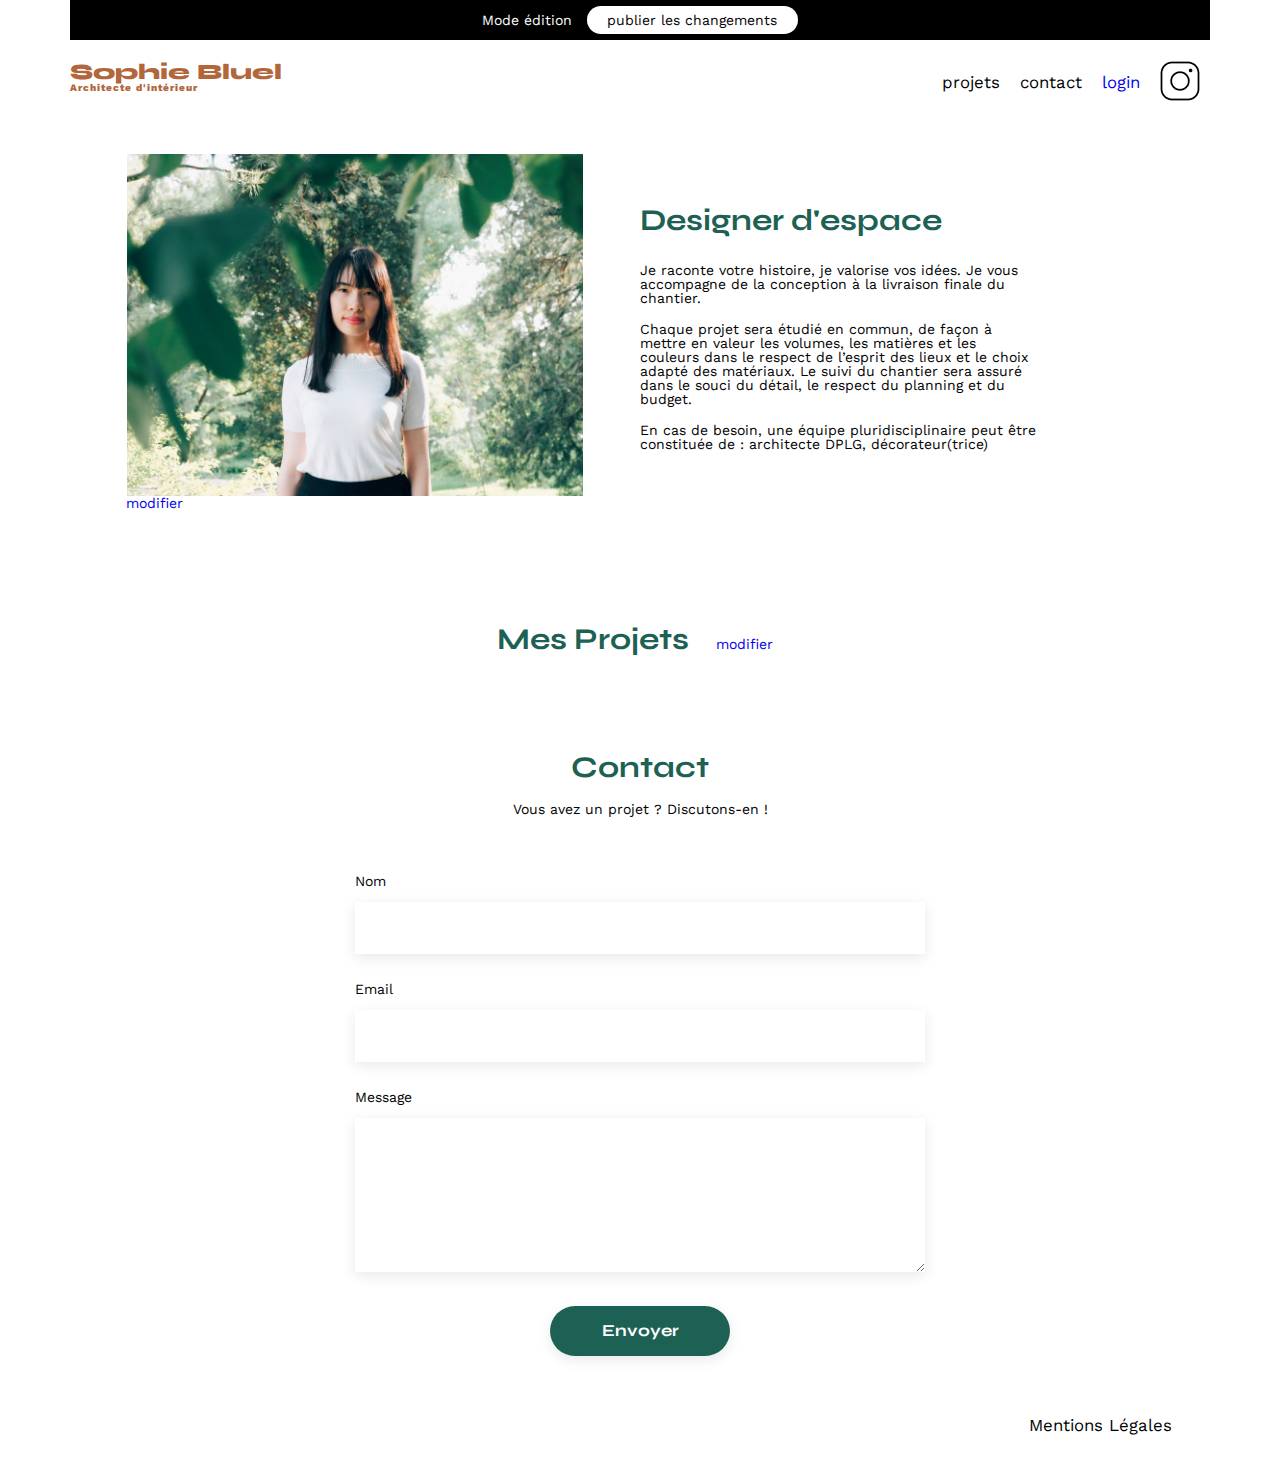
==== login-index.html @ 7293afa4 "ajout fonctionalité final" ====
<!DOCTYPE html>
<html lang="fr">
<head>
	<meta charset="UTF-8">
	<title>Sophie Bluel - Architecte d'intérieur</title>
	<meta name="viewport" content="width=device-width, initial-scale=1.0">
	<link rel="preconnect" href="https://fonts.googleapis.com">
	<link rel="preconnect" href="https://fonts.gstatic.com" crossorigin>
	<link href="https://fonts.googleapis.com/css2?family=Syne:wght@700;800&family=Work+Sans&display=swap" rel="stylesheet">
	<meta name="description" content="">
	<script src="https://kit.fontawesome.com/b68f069506.js" crossorigin="anonymous"></script>
	<link rel="stylesheet" href="./assets/style.css">
	<link rel="stylesheet" href="./assets/login-index.css">
	<script src="login-index.js" defer></script>
</head>
<body>
<header>
	<div class="bandeau-noir">
		<p class="mode-edition"><i class="fa-regular fa-pen-to-square"></i> Mode édition</p>
		<p class="texte2-bandeau-noir">publier les changements</p>
	</div>
	<div class="titre-page">
		<h1>Sophie Bluel <span>Architecte d'intérieur</span></h1>
		<nav>
			<ul>
				<li>projets</li>
				<li>contact</li>
				<a href="login.html">login</a>
				<li><img src="./assets/icons/instagram.png" alt="Instagram"></li>
			</ul>
		</nav>
	</div>
</header>
<main>
	<section id="introduction">
		<figure>
			<img src="./assets/images/sophie-bluel.png" alt="">
			<a href="#modal1" class="js-modal js-modal-photo"><i class="fa-regular fa-pen-to-square"></i> modifier</a>
		</figure>
		<article>
			<h2>Designer d'espace</h2>
			<p>Je raconte votre histoire, je valorise vos idées. Je vous accompagne de la conception à la livraison finale du chantier.</p>
			<p>Chaque projet sera étudié en commun, de façon à mettre en valeur les volumes, les matières et les couleurs dans le respect de l’esprit des lieux et le choix adapté des matériaux. Le suivi du chantier sera assuré dans le souci du détail, le respect du planning et du budget.</p>
			<p>En cas de besoin, une équipe pluridisciplinaire peut être constituée de : architecte DPLG, décorateur(trice)</p>
		</article> 
	</section>
	<section id="portfolio">
		<div class="titreModifier">
			<h2>Mes Projets</h2>
			<a href="#modal1" class="js-modal"><i class="fa-regular fa-pen-to-square"></i> modifier</a>
		</div>
		<div class="gallery">
		</div>
	</section>
	<section id="contact">
		<h2>Contact</h2>
		<p>Vous avez un projet ? Discutons-en !</p>
		<form action="#" method="post">
			<label for="name">Nom</label>
			<input type="text" name="name" id="name">
			<label for="email">Email</label>
			<input type="email" name="email" id="email">
			<label for="message">Message</label>
			<textarea name="message" id="message" cols="30" rows="10"></textarea>
			<input type="submit" value="Envoyer">
		</form>
	</section>
	<aside id="modal1" class="modal" aria-hidden="true" role="dialog" aria-labelledby="titre-modal" style="display: none;"> 
		<div class="modal-wrapper js-modal-stop">
			<div class="modal-page1">
				<button class="js-close-modal"><i class="fa-solid fa-xmark"></i></button>
				<p class="titre-modal">Galerie photo</p>
				<div class="photos-editer">
				</div>
				<i class="fa-solid fa-up-down-left-right"></i>
				<div class="div-button">
					<button class="button-ajouter-photo" type="click">Ajouter une photo</button>
				</div>
				<p class="suppr-photos">Supprimer la galerie</p>
			</div>
			<div class="modal-page2">
				<button class="fleche-retour-modal2"><i class="fa-solid fa-arrow-left"></i></button>
				<button class="js-close-modal-page2"><i class="fa-solid fa-xmark"></i></button>
				<p class="titre-modal-page2">Ajout photo</p>
				<form method="post"	enctype="multipart/form-data" name="formModale" class="form-ajout-photo"> 
					<div class="form-image-modal">
						<img src="assets/icons/icone-insta-modale.png" alt="icone-insta-modale" class="icone-insta-modale">
						<input class="input-img-modal-page2" type="file" id="image" name="image" accept="image/png, image/jpg" onchange="previewImage(this)">
						<label class="label-ajout-image" for="image">+ Ajouter photo</label>
						<span class="error-photo"></span>
						<p class="indication-image">jpg, png : 4mo max</p>
					</div>
					<div class="div-image-preview">
						<img src="#" alt="" id="imagepreview">
					</div>
					<div class="form-titre-modal">
						<label for="title">Titre</label>
						<span class="error-titre"></span>
						<input type="text" id="titre" name="title">
					</div>
					<div class="form-categorie-modal">
						<label for="category">Catégorie</label>
						<span class="error-categorie"></span>
						<select name="category" id="categorie">
							<option value=""></option>
							<option value="1">Objets</option>
							<option value="2">Appartements</option>
							<option value="3">Hôtels & restaurants</option>
						</select>
					</div>
						<div class="form-submit-modal">
						<input id="bouton-valider" type="submit" value="valider" class="bouton-valider">
					</div>
				</form>
			</div>
		</div>
	</aside>
</main>

<footer>
	<nav>
		<ul>
			<li>Mentions Légales</li>
		</ul>
	</nav>
</footer>
</body>
</html>
---- assets/style.css ----
/* http://meyerweb.com/eric/tools/css/reset/
   v2.0 | 20110126
   License: none (public domain)
*/

html, body, div, span, applet, object, iframe,
h1, h2, h3, h4, h5, h6, p, blockquote, pre,
a, abbr, acronym, address, big, cite, code,
del, dfn, em, img, ins, kbd, q, s, samp,
small, strike, strong, sub, sup, tt, var,
b, u, i, center,
dl, dt, dd, ol, ul, li,
fieldset, form, label, legend,
table, caption, tbody, tfoot, thead, tr, th, td,
article, aside, canvas, details, embed,
figure, figcaption, footer, header, hgroup,
menu, nav, output, ruby, section, summary,
time, mark, audio, video, a {
	margin: 0;
	padding: 0;
	border: 0;
	font-size: 100%;
	font: inherit;
	vertical-align: baseline;
}
/* HTML5 display-role reset for older browsers */
article, aside, details, figcaption, figure,
footer, header, hgroup, menu, nav, section {
	display: block;
}
body {
	line-height: 1;
}
ol, ul {
	list-style: none;
}
blockquote, q {
	quotes: none;
}
blockquote:before, blockquote:after,
q:before, q:after {
	content: '';
	content: none;
}
table {
	border-collapse: collapse;
	border-spacing: 0;
}
/** end reset css**/
body {
	max-width: 1140px;
	margin:auto;
	font-family: 'Work Sans' ;
	font-size: 14px;

}
header {
	display: flex;
	justify-content: space-between;
	margin: 50px 0
}

#introduction p {
    width: 70%;
}

#introduction article {
    gap: 10px;
    display: flex;
    flex-direction: column;
}

#introduction h2 {
    margin-bottom: 18px;
}

a {
	padding: 0 10px;
    font-size: 1.2em;
	text-decoration: none
}

a:visited{
	color: black;
}

h1{
	display: flex;
	flex-direction: column;
	font-family: 'Syne';
	font-size: 22px;
	font-weight: 800;
	color: #B1663C
}

h1 > span {
	font-family: 'Work Sans';
	font-size:10px;
	letter-spacing: 0.1em;
;
}

h2{
	font-family: 'Syne';
	font-weight: 700;
	font-size: 30px;
	color: #1D6154
}
nav ul {
	display: flex;
	align-items: center;
	list-style-type: none;

}
nav li {
	padding: 0 10px;
	font-size: 1.2em;
}

li:hover {
	color: #B1663C;
}
#introduction {
	display: flex;
	align-items: center;
}
#introduction figure {
	flex: 1
}
#introduction img {
	display: block;
    margin: auto;
	width: 80%;
}

#introduction article {
	flex: 1
}
#introduction h2 {
	margin-bottom: 1em;
}

#introduction p {
	margin-bottom: 0.5em;
}
#portfolio h2 {
	text-align: center;
	margin-bottom: 1em;
	margin-top: 10%;
}
.gallery {
	width: 100%;
	display: grid;
	grid-template-columns: 1fr 1fr 1fr;
	grid-column-gap: 20px;
	grid-row-gap: 20px;
}

.gallery img {
	width: 100%;

}
#contact {
	width: 50%;
margin: auto;
}
#contact > * {
	text-align: center;

}
#contact h2{
	margin-bottom: 20px;
}
#contact form {
	text-align: left;
	margin-top:30px;
	display: flex;
	flex-direction: column;
}

#contact input {
	height: 50px;
	font-size: 1.2em;
	border: none;
	box-shadow: 0px 4px 14px rgba(0, 0, 0, 0.09);
}
#contact label {
	margin: 2em 0 1em 0;
}
#contact textarea {
	border: none;
	box-shadow: 0px 4px 14px rgba(0, 0, 0, 0.09);
}

input[type="submit"]{
	font-family: 'Syne';
	font-weight: 700;
	color: white;
	background-color: #1D6154;
	margin : 2em auto ;
	width: 180px;
	text-align: center;
	border-radius: 60px ;
}

footer nav ul {
	display: flex;
	justify-content: flex-end;
	margin: 2em
}

.filtres {
	display: flex;
	justify-content: center;
    margin: 40px;
}

.filtres button{
	padding: 1% 2%;
	margin: 0% 1%;
	border: 1px solid #1D6154;
	border-radius: 60px;
	color: #1D6154;
	background-color: white;
} 

.filtres button:hover {	
	background-color: #1D6154;
	color: white;
}
---- assets/login-index.css ----
header {
    display: flex;
    flex-direction: column;
}

.bandeau-noir {
    background-color: #000000;
    height: 40px;
    margin-bottom: 2.5%;
    display: flex;
    justify-content: center;
    align-items: center;
    gap: 15px;
    position: absolute;
    top: 0;
    width: 1140px;
    z-index: 99;
}

.mode-edition { 
    color: #FFF;
}

.texte2-bandeau-noir {
    color: black;
    background-color: #FFF;
    width: 18.5%;
    height: 69%;
    border-radius: 15px 15px;
    display: flex;
    align-items: center;
    justify-content: center;
}

.titre-page {
    display: flex;
    justify-content: inherit; 
    margin-top: 1%;
}

.titre-page ul {
    display: flex;
}

.titreModifier {
    display: flex;
    align-items: baseline;
    justify-content: center;
    margin-bottom: 6%;
}

#introduction p {
    width: 70%;
}

#introduction article {
    gap: 10px;
    display: flex;
    flex-direction: column;
}

#introduction h2 {
    margin-bottom: 18px;
}

.titreModifier h2 {
    margin-right: 17px;    
}

.titreModifier a{
    font-size: 14px;
}

.titre-modal {
    font-size: 26px;
    display: flex;
    justify-content: center;
    margin-top: 6%;
}

.modal {
    display: flex;
    align-items: center;
    justify-content: center;
    position: fixed ;
    top: 0;
    left: 0;
    width: 100%;
    height: 100%;
    background: rgba(0, 0, 0, 0.8);
    /* accroche l'animation sur la modale*/
    animation: fadeIn 0.3s both;
}

.modal-wrapper {
    overflow: auto;
    background-color: #FFF;
    padding: 20px;
    width: 630px;
    height: 731px;
    max-width: calc(100vw - 20px);
    max-height: calc(100vh - 20px);
}

/* creation effet d'animation transition oppacité de la modale*/
@keyframes fadeIn {
    from { opacity: 0;}
    to { opacity: 1;}
}

.modal-wrapper {
    position: relative;
}

.photos-editer {
    display: grid;
    grid-template-columns: repeat(5, 91px);
    grid-template-rows: repeat(2, 139px);
    justify-content: center;
    margin-top: 50px;
}

.photos-editer figure img {
    width: 92%;
}

.js-close-modal {
    position: absolute;
    right: 20px;
    border: none;
    background-color: white;
}

.js-close-modal i {
    font-size: 20px;
    position: relative;
    bottom: 38px;
}

.div-button {
    display: flex;
    justify-content: center;
    border-top: 1px black solid;
    width: 72%;
    margin-left: 14%;
    margin-top: 3%;
}

.div-button button {
    font-family: 'Syne';
    font-weight: 700;
    color: white;
    background-color: #1D6154;
    width: 237px;
    height: 36px;
    text-align: center;
    border-radius: 30px;
    border: 1px;
    margin-top: 10%;
}

.suppr-photos {
    color: red;
    display: flex;
    justify-content: center;
    margin-top: 4%;
}

.js-modal-photo {
    font-size: 14px;
    margin-left: 46px;
}

.fa-trash-can {
    font-size: 11px;
    color: white;
    background: #000000;
    border-radius: 3px;
    padding: 4px;
    position: relative;
    bottom: 122px;
    left: 60px;
}

.fa-up-down-left-right {
    font-size: 12px;
    color: white;
    background: #000000;
    border-radius: 3px;
    padding: 3px;
    position: relative;
    bottom: 418px;
    left: 127px;
}

.titre-modal-page2 {
    font-size: 26px;
    display: flex;
    justify-content: center;
    margin-top: 8.5%;
    margin-bottom: 6%;
}

.modal-page2 {
    display: flex;
    flex-direction: column;
    align-items: center;
}

.form-image-modal {
    width: 460px;
    height: 195px;
    background-color: #E8F1F6;
    display: flex;
    flex-direction: column;
    align-items: center;
    justify-content: center;
}

.form-titre-modal {
    margin-top: 8%;
    display: flex;
    flex-direction: column;
    gap: 10px;
}

.form-titre-modal input {
    background: #FFFFFF;
    border: none;
    box-shadow: 0px 4px 14px rgba(0, 0, 0, 0.09);
    height: 50px;
}

.form-categorie-modal {
    margin-top: 6%;
    display: flex;
    flex-direction: column;
    gap: 10px;
}

.form-categorie-modal select {
    background: #FFFFFF;
    border: none;
    box-shadow: 0px 4px 14px rgba(0, 0, 0, 0.09);
    height: 50px;
}

.form-submit-modal {
    display: flex;
    justify-content: center;
    border-top: 1px black solid;
    width: 100%;
    margin-top: 13%;
}

.bouton-valider {
    border: none;
    width: 240px !important;
    margin-top: 10%;
    height: 36px;
}

#bouton-valider {
    background-color: #A7A7A7
}

.icone-insta-modale {
    margin-top: 16px;
}

.js-close-modal-page2 { 
    border: none;
    background-color: white;
}

.js-close-modal-page2 i {
    font-size: 20px;
    position: relative;
    left: 302.5px;
}

.fleche-retour-modal2 { 
    border: none;
    background-color: white;
}

.fleche-retour-modal2 i {
    font-size: 20px;
    position: absolute;
    right: 92.5%;
}

.label-ajout-image {
    display: flex;
    justify-content: center;
    align-items: center;
    height: 36px;
    color: #306685;
    background-color: #CBD6DC;
    width: 192px;
    border-radius: 60px;
    margin-top: 1%;
}

.input-img-modal-page2 {
    visibility: hidden;
}

.indication-image{
    margin-top: 10px;
    margin-bottom: 20px;
    font-size: 11px;
}

.div-image-preview {
    width: 21.5%;
    padding: 0px;
    position: absolute;
    bottom: 414px;
    left: 264px;
}

#imagepreview {
    width: 100%;
    object-fit: cover;
}
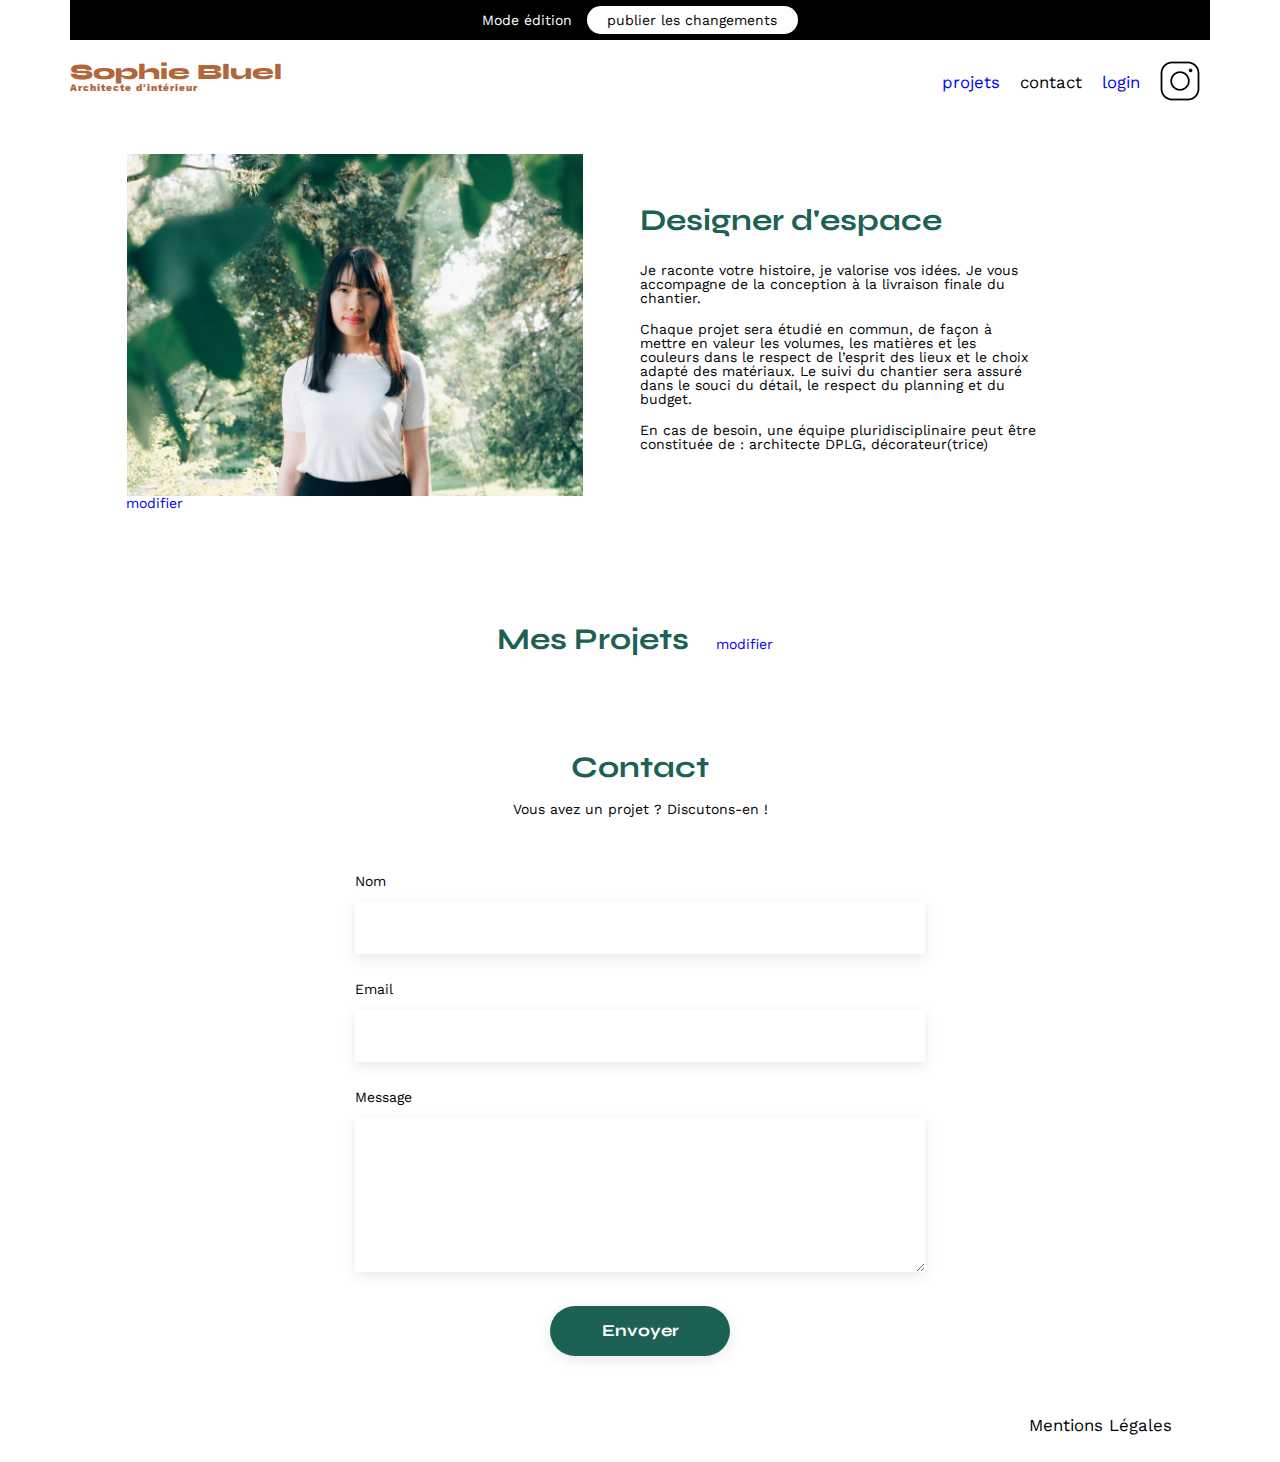
==== commit 3a1b735e: "commit" ====
--- a/login-index.html
+++ b/login-index.html
@@ -23,7 +23,7 @@
 		<h1>Sophie Bluel <span>Architecte d'intérieur</span></h1>
 		<nav>
 			<ul>
-				<li>projets</li>
+				<a href="index.html">projets</a>
 				<li>contact</li>
 				<a href="login.html">login</a>
 				<li><img src="./assets/icons/instagram.png" alt="Instagram"></li>
